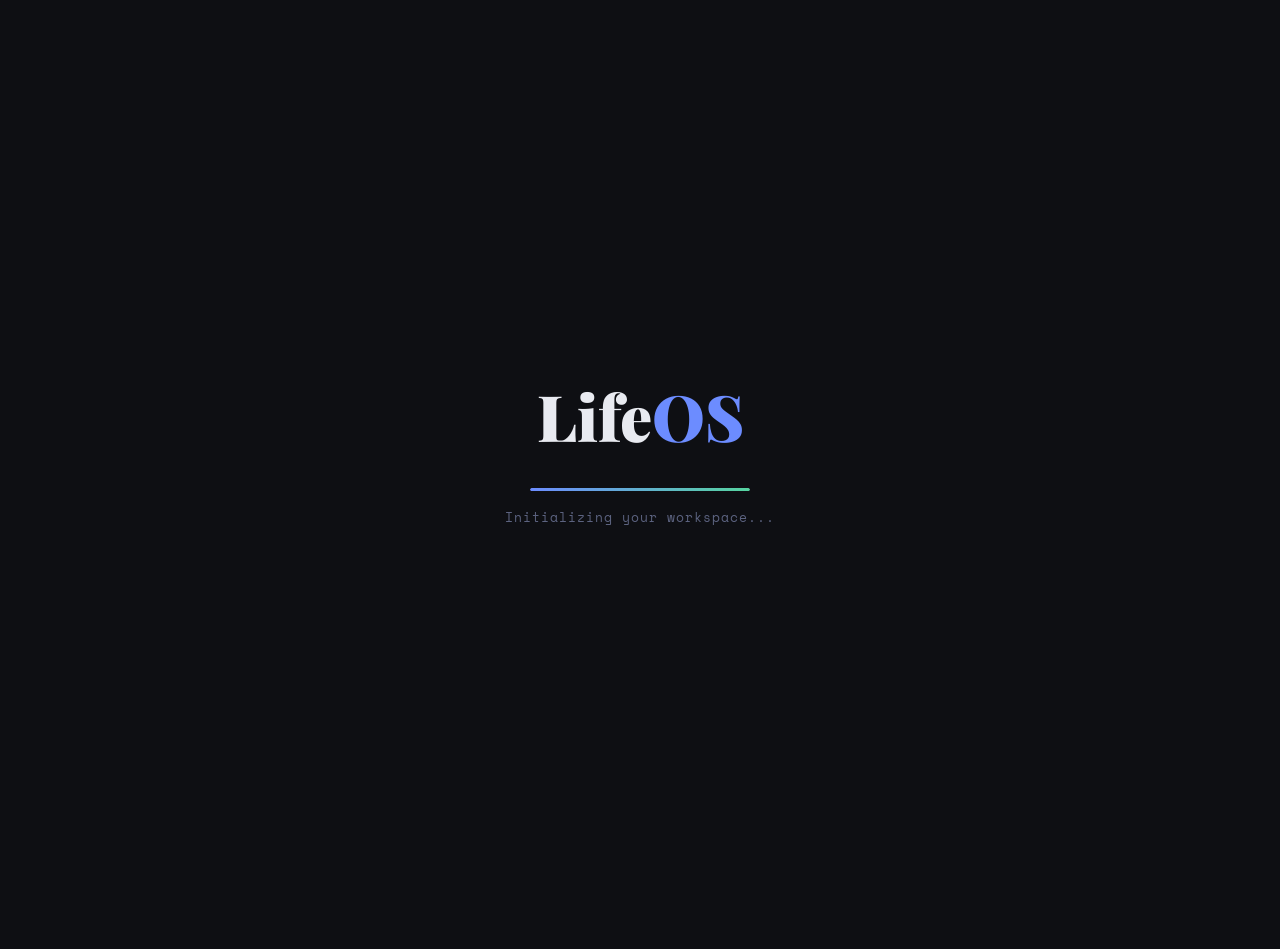
==== index.html @ 1a5ea055 "first commit" ====
<!DOCTYPE html>
<html lang="en">
<head>
  <meta charset="UTF-8" />
  <meta name="viewport" content="width=device-width, initial-scale=1.0" />
  <title>LifeOS — Personal Intelligence Dashboard</title>
  <link rel="preconnect" href="https://fonts.googleapis.com" />
  <link rel="preconnect" href="https://fonts.gstatic.com" crossorigin />
  <link href="https://fonts.googleapis.com/css2?family=Space+Mono:wght@400;700&family=DM+Sans:wght@300;400;500;600;700&family=Playfair+Display:wght@700;900&display=swap" rel="stylesheet" />
  <link rel="stylesheet" href="style.css" />
</head>
<body>

  <!-- CUSTOM CURSOR -->
  <div class="cursor-dot"></div>
  <div class="cursor-ring"></div>

  <!-- LOADER -->
  <div id="loader">
    <div class="loader-inner">
      <div class="loader-logo">
        <span class="lo">Life</span><span class="os">OS</span>
      </div>
      <div class="loader-bar"><div class="loader-progress"></div></div>
      <p class="loader-text">Initializing your workspace...</p>
    </div>
  </div>

  <!-- SIDEBAR NAV -->
  <aside class="sidebar" id="sidebar">
    <div class="sidebar-brand">
      <div class="brand-icon">L</div>
      <span class="brand-name">LifeOS</span>
    </div>
    <nav class="sidebar-nav">
      <a href="#home" class="nav-item active" data-page="home">
        <span class="nav-icon">⌂</span>
        <span class="nav-label">Dashboard</span>
      </a>
      <a href="#todo" class="nav-item" data-page="todo">
        <span class="nav-icon">✓</span>
        <span class="nav-label">Tasks</span>
      </a>
      <a href="#habits" class="nav-item" data-page="habits">
        <span class="nav-icon">◈</span>
        <span class="nav-label">Habits</span>
      </a>
      <a href="#focus" class="nav-item" data-page="focus">
        <span class="nav-icon">◎</span>
        <span class="nav-label">Focus</span>
      </a>
      <a href="#notes" class="nav-item" data-page="notes">
        <span class="nav-icon">◻</span>
        <span class="nav-label">Notes</span>
      </a>
      <a href="#analytics" class="nav-item" data-page="analytics">
        <span class="nav-icon">▲</span>
        <span class="nav-label">Analytics</span>
      </a>
    </nav>
    <div class="sidebar-bottom">
      <div class="theme-toggle" id="themeToggle">
        <span class="theme-icon">◑</span>
        <span>Theme</span>
      </div>
    </div>
  </aside>

  <!-- MAIN WRAPPER -->
  <main class="main-content">

    <!-- ─────────────────────────────────────────
         PAGE 1: DASHBOARD / HOME
    ───────────────────────────────────────── -->
    <section class="page active" id="page-home">

      <!-- Hero Header -->
      <div class="hero-header">
        <div class="hero-left">
          <p class="hero-greeting" id="greeting">Good Morning</p>
          <h1 class="hero-title">
            <span class="title-line" id="heroDay">Loading...</span>
          </h1>
          <div class="hero-date" id="heroDate">—</div>
        </div>
        <div class="hero-right">
          <div class="clock-display" id="clockDisplay">00:00:00</div>
        </div>
      </div>

      <!-- Stats Row -->
      <div class="stats-row">
        <div class="stat-card glass" id="statTasks">
          <div class="stat-num" id="statTaskNum">0</div>
          <div class="stat-label">Tasks Today</div>
          <div class="stat-bar"><div class="stat-fill" id="statTaskFill"></div></div>
        </div>
        <div class="stat-card glass" id="statHabits">
          <div class="stat-num" id="statHabitNum">0%</div>
          <div class="stat-label">Habit Score</div>
          <div class="stat-bar"><div class="stat-fill accent2" id="statHabitFill"></div></div>
        </div>
        <div class="stat-card glass" id="statFocus">
          <div class="stat-num" id="statFocusNum">0</div>
          <div class="stat-label">Focus Sessions</div>
          <div class="stat-bar"><div class="stat-fill accent3" id="statFocusFill"></div></div>
        </div>
        <div class="stat-card glass" id="statNotes">
          <div class="stat-num" id="statNoteNum">0</div>
          <div class="stat-label">Notes Written</div>
          <div class="stat-bar"><div class="stat-fill accent4" id="statNoteFill"></div></div>
        </div>
      </div>

      <!-- Bottom Cards -->
      <div class="dashboard-grid">

        <!-- Quick Tasks -->
        <div class="d-card glass span2">
          <div class="card-header">
            <h3>Today's Tasks</h3>
            <button class="card-btn" onclick="goToPage('todo')">View All →</button>
          </div>
          <div class="quick-task-list" id="quickTaskList">
            <div class="empty-state">No tasks yet. Add some!</div>
          </div>
        </div>

        <!-- Quote -->
        <div class="d-card glass quote-card">
          <div class="quote-label">✦ Thought for the Day</div>
          <div class="quote-text" id="dashQuote">"The secret of getting ahead is getting started."</div>
          <div class="quote-author" id="dashAuthor">— Mark Twain</div>
          <button class="refresh-btn" id="refreshQuote">↻ New Quote</button>
        </div>

        <!-- Habit Snapshot -->
        <div class="d-card glass">
          <div class="card-header">
            <h3>Habit Streak</h3>
            <button class="card-btn" onclick="goToPage('habits')">Track →</button>
          </div>
          <div class="habit-snapshot" id="habitSnapshot">
            <div class="empty-state">No habits yet.</div>
          </div>
        </div>

        <!-- Weather Widget -->
        <div class="d-card glass weather-card">
          <div class="weather-icon" id="weatherIcon">☁</div>
          <div class="weather-info">
            <div class="weather-temp" id="weatherTemp">—°C</div>
            <div class="weather-city" id="weatherCity">Detecting location...</div>
            <div class="weather-cond" id="weatherCond">—</div>
          </div>
          <div class="weather-details">
            <span id="wHumidity">Humidity: —</span>
            <span id="wWind">Wind: —</span>
          </div>
        </div>

      </div>
    </section>

    <!-- ─────────────────────────────────────────
         PAGE 2: TASKS / TO-DO
    ───────────────────────────────────────── -->
    <section class="page" id="page-todo">
      <div class="page-header">
        <h1 class="page-title">Task Manager</h1>
        <p class="page-sub">Organize, prioritize, conquer.</p>
      </div>

      <div class="todo-layout">
        <!-- Add Task Panel -->
        <div class="panel glass add-panel">
          <h3 class="panel-title">New Task</h3>
          <input type="text" class="field-input" id="taskTitle" placeholder="Task title..." />
          <textarea class="field-textarea" id="taskDesc" placeholder="Description (optional)..."></textarea>
          <div class="field-row">
            <label class="field-label">Priority</label>
            <div class="priority-btns">
              <button class="pri-btn active" data-p="low">Low</button>
              <button class="pri-btn" data-p="medium">Medium</button>
              <button class="pri-btn" data-p="high">High</button>
            </div>
          </div>
          <div class="field-row">
            <label class="field-label">Category</label>
            <select class="field-select" id="taskCat">
              <option value="personal">Personal</option>
              <option value="study">Study</option>
              <option value="work">Work</option>
              <option value="health">Health</option>
            </select>
          </div>
          <button class="primary-btn" id="addTaskBtn">+ Add Task</button>
        </div>

        <!-- Task List Panel -->
        <div class="panel task-list-panel">
          <div class="filter-bar">
            <button class="filter-btn active" data-filter="all">All</button>
            <button class="filter-btn" data-filter="high">🔴 High</button>
            <button class="filter-btn" data-filter="medium">🟡 Medium</button>
            <button class="filter-btn" data-filter="low">🟢 Low</button>
            <button class="filter-btn" data-filter="done">✓ Done</button>
          </div>
          <div class="task-list" id="taskList">
            <div class="empty-state big">No tasks yet. Create your first task!</div>
          </div>
        </div>
      </div>
    </section>

    <!-- ─────────────────────────────────────────
         PAGE 3: HABIT TRACKER
    ───────────────────────────────────────── -->
    <section class="page" id="page-habits">
      <div class="page-header">
        <h1 class="page-title">Habit Tracker</h1>
        <p class="page-sub">Build consistency, one day at a time.</p>
      </div>

      <div class="habits-layout">
        <!-- Add Habit -->
        <div class="panel glass add-panel">
          <h3 class="panel-title">New Habit</h3>
          <input type="text" class="field-input" id="habitName" placeholder="Habit name..." />
          <div class="field-row">
            <label class="field-label">Icon</label>
            <div class="emoji-picker">
              <span class="ep active" data-e="💧">💧</span>
              <span class="ep" data-e="📚">📚</span>
              <span class="ep" data-e="🏃">🏃</span>
              <span class="ep" data-e="🧘">🧘</span>
              <span class="ep" data-e="✍️">✍️</span>
              <span class="ep" data-e="🌙">🌙</span>
              <span class="ep" data-e="🥗">🥗</span>
              <span class="ep" data-e="💪">💪</span>
            </div>
          </div>
          <div class="field-row">
            <label class="field-label">Target (days/week)</label>
            <input type="number" class="field-input small" id="habitTarget" value="7" min="1" max="7" />
          </div>
          <button class="primary-btn" id="addHabitBtn">+ Add Habit</button>
        </div>

        <!-- Habit Grid -->
        <div class="panel habit-grid-panel">
          <div class="week-labels">
            <span></span>
            <span>Mon</span><span>Tue</span><span>Wed</span>
            <span>Thu</span><span>Fri</span><span>Sat</span><span>Sun</span>
          </div>
          <div class="habits-list" id="habitsList">
            <div class="empty-state big">No habits yet. Start tracking!</div>
          </div>
          <div class="habit-legend">
            <span class="legend-dot done"></span> Completed
            <span class="legend-dot missed"></span> Missed
            <span class="legend-dot empty"></span> Upcoming
          </div>
        </div>
      </div>
    </section>

    <!-- ─────────────────────────────────────────
         PAGE 4: FOCUS TIMER
    ───────────────────────────────────────── -->
    <section class="page" id="page-focus">
      <div class="page-header">
        <h1 class="page-title">Focus Mode</h1>
        <p class="page-sub">Deep work sessions with the Pomodoro technique.</p>
      </div>

      <div class="focus-layout">
        <!-- Timer -->
        <div class="focus-center">
          <div class="timer-ring-wrap">
            <svg class="timer-svg" viewBox="0 0 300 300" xmlns="http://www.w3.org/2000/svg">
              <circle class="ring-bg" cx="150" cy="150" r="130"/>
              <circle class="ring-progress" id="timerRing" cx="150" cy="150" r="130"
                stroke-dasharray="816.81" stroke-dashoffset="0"/>
            </svg>
            <div class="timer-inner">
              <div class="timer-phase" id="focusPhase">Work Session</div>
              <div class="timer-display" id="focusDisplay">25:00</div>
              <div class="timer-session-count">Session <span id="sessionCount">1</span></div>
            </div>
          </div>
          <div class="timer-controls">
            <button class="t-btn" id="focusStart">▶ Start</button>
            <button class="t-btn secondary" id="focusPause">⏸ Pause</button>
            <button class="t-btn secondary" id="focusReset">↺ Reset</button>
          </div>
          <div class="mode-selector">
            <button class="mode-btn active" data-work="25" data-break="5">Pomodoro 25/5</button>
            <button class="mode-btn" data-work="50" data-break="10">Deep Work 50/10</button>
            <button class="mode-btn" data-work="90" data-break="20">Flow State 90/20</button>
          </div>
        </div>

        <!-- Log & Settings -->
        <div class="focus-side">
          <div class="glass panel">
            <h3 class="panel-title">Today's Log</h3>
            <div class="focus-log" id="focusLog">
              <div class="empty-state">No sessions yet.</div>
            </div>
          </div>
          <div class="glass panel">
            <h3 class="panel-title">Ambient Sound</h3>
            <div class="sound-options">
              <button class="sound-btn active" data-sound="none">🔇 Silent</button>
              <button class="sound-btn" data-sound="rain">🌧 Rain</button>
              <button class="sound-btn" data-sound="forest">🌲 Forest</button>
              <button class="sound-btn" data-sound="cafe">☕ Café</button>
            </div>
            <p class="sound-note">* Ambient sounds are simulated via visual feedback in this demo.</p>
          </div>
        </div>
      </div>
    </section>

    <!-- ─────────────────────────────────────────
         PAGE 5: NOTES
    ───────────────────────────────────────── -->
    <section class="page" id="page-notes">
      <div class="page-header">
        <h1 class="page-title">Smart Notes</h1>
        <p class="page-sub">Capture ideas with mood and context tags.</p>
      </div>

      <div class="notes-layout">
        <!-- Add Note -->
        <div class="panel glass add-panel">
          <h3 class="panel-title">New Note</h3>
          <input type="text" class="field-input" id="noteTitle" placeholder="Title..." />
          <textarea class="field-textarea tall" id="noteBody" placeholder="Write your thoughts..."></textarea>
          <div class="field-row">
            <label class="field-label">Mood</label>
            <div class="mood-row">
              <span class="mood-btn active" data-mood="focused" title="Focused">🎯</span>
              <span class="mood-btn" data-mood="happy" title="Happy">😊</span>
              <span class="mood-btn" data-mood="creative" title="Creative">💡</span>
              <span class="mood-btn" data-mood="stressed" title="Stressed">😤</span>
              <span class="mood-btn" data-mood="calm" title="Calm">🌿</span>
            </div>
          </div>
          <div class="field-row">
            <label class="field-label">Tag</label>
            <input type="text" class="field-input" id="noteTag" placeholder="#ideas, #study..." />
          </div>
          <button class="primary-btn" id="addNoteBtn">+ Save Note</button>
        </div>

        <!-- Notes Grid -->
        <div class="notes-grid-wrap">
          <div class="notes-search-bar">
            <input type="text" class="search-input" id="noteSearch" placeholder="Search notes..." />
          </div>
          <div class="notes-grid" id="notesGrid">
            <div class="empty-state big">No notes yet. Start writing!</div>
          </div>
        </div>
      </div>
    </section>

    <!-- ─────────────────────────────────────────
         PAGE 6: ANALYTICS
    ───────────────────────────────────────── -->
    <section class="page" id="page-analytics">
      <div class="page-header">
        <h1 class="page-title">Analytics</h1>
        <p class="page-sub">Insights into your productivity patterns.</p>
      </div>

      <div class="analytics-layout">
        <!-- Summary Cards -->
        <div class="analytics-row">
          <div class="glass a-card">
            <div class="a-icon">✓</div>
            <div class="a-val" id="aTotalTasks">0</div>
            <div class="a-lbl">Total Tasks Created</div>
          </div>
          <div class="glass a-card">
            <div class="a-icon">◎</div>
            <div class="a-val" id="aTotalSessions">0</div>
            <div class="a-lbl">Focus Sessions Done</div>
          </div>
          <div class="glass a-card">
            <div class="a-icon">◻</div>
            <div class="a-val" id="aTotalNotes">0</div>
            <div class="a-lbl">Notes Captured</div>
          </div>
          <div class="glass a-card">
            <div class="a-icon">◈</div>
            <div class="a-val" id="aHabitScore">0%</div>
            <div class="a-lbl">Habit Completion</div>
          </div>
        </div>

        <!-- Bar Chart — Tasks by Category -->
        <div class="glass analytics-chart-card">
          <h3>Tasks by Category</h3>
          <div class="bar-chart" id="barChart"></div>
        </div>

        <!-- Productivity Timeline -->
        <div class="glass analytics-chart-card">
          <h3>Weekly Productivity Score</h3>
          <div class="line-chart-wrap">
            <canvas id="lineCanvas" width="700" height="200"></canvas>
          </div>
        </div>

        <!-- Habit Heatmap -->
        <div class="glass analytics-chart-card span2">
          <h3>30-Day Habit Heatmap</h3>
          <div class="heatmap" id="heatmap"></div>
        </div>

      </div>
    </section>

  </main>

  <script src="script.js"></script>
</body>
</html>
---- style.css ----
/* ============================================================
   LIFEOS — PERSONAL INTELLIGENCE DASHBOARD
   Style Sheet
   ============================================================ */

/* ── Variables ── */
:root {
  --bg:       #0e0f13;
  --bg2:      #13151c;
  --surface:  #1a1d27;
  --surface2: #22263a;
  --border:   rgba(255,255,255,0.07);
  --border2:  rgba(255,255,255,0.12);

  --text:     #e8eaf0;
  --text2:    #9a9fb5;
  --text3:    #5c6380;

  --accent:   #6c8cff;
  --accent2:  #56d4a0;
  --accent3:  #f5a524;
  --accent4:  #e86aba;

  --high:     #ff6b6b;
  --medium:   #f5a524;
  --low:      #56d4a0;

  --sidebar-w: 220px;
  --radius:   14px;
  --radius-sm: 8px;

  --font-body: 'DM Sans', sans-serif;
  --font-mono: 'Space Mono', monospace;
  --font-display: 'Playfair Display', serif;

  --transition: 0.3s cubic-bezier(0.4,0,0.2,1);
}

/* Light Theme */
body.light {
  --bg:       #f0f2f8;
  --bg2:      #e5e8f0;
  --surface:  #ffffff;
  --surface2: #eceef6;
  --border:   rgba(0,0,0,0.07);
  --border2:  rgba(0,0,0,0.12);
  --text:     #181b2a;
  --text2:    #4a5070;
  --text3:    #9099b5;
}

/* ── Reset ── */
*, *::before, *::after {
  margin: 0; padding: 0;
  box-sizing: border-box;
}

html { scroll-behavior: smooth; }

body {
  font-family: var(--font-body);
  background: var(--bg);
  color: var(--text);
  min-height: 100vh;
  overflow-x: hidden;
  cursor: none;
}

/* ── Custom Cursor ── */
.cursor-dot {
  width: 6px; height: 6px;
  background: var(--accent);
  border-radius: 50%;
  position: fixed;
  pointer-events: none;
  z-index: 9999;
  transform: translate(-50%,-50%);
  transition: transform 0.1s ease;
}
.cursor-ring {
  width: 30px; height: 30px;
  border: 1.5px solid var(--accent);
  border-radius: 50%;
  position: fixed;
  pointer-events: none;
  z-index: 9998;
  transform: translate(-50%,-50%);
  transition: transform 0.12s ease, width 0.2s, height 0.2s, opacity 0.2s;
  opacity: 0.5;
}
body:has(button:hover) .cursor-ring,
body:has(a:hover) .cursor-ring { width: 45px; height: 45px; opacity: 0.9; }

/* ── Loader ── */
#loader {
  position: fixed;
  inset: 0;
  background: var(--bg);
  z-index: 9999;
  display: flex;
  align-items: center;
  justify-content: center;
  flex-direction: column;
  transition: opacity 0.6s ease, visibility 0.6s;
}
#loader.done { opacity: 0; visibility: hidden; }

.loader-inner { text-align: center; }

.loader-logo {
  font-family: var(--font-display);
  font-size: 64px;
  font-weight: 900;
  margin-bottom: 30px;
  animation: pulse 1.5s ease-in-out infinite;
}
.loader-logo .lo { color: var(--text); }
.loader-logo .os { color: var(--accent); }

.loader-bar {
  width: 220px;
  height: 3px;
  background: var(--surface2);
  border-radius: 10px;
  margin: 0 auto 16px;
  overflow: hidden;
}
.loader-progress {
  height: 100%;
  background: linear-gradient(90deg, var(--accent), var(--accent2));
  border-radius: 10px;
  width: 0%;
  animation: loadBar 1.8s ease forwards;
}
.loader-text {
  color: var(--text3);
  font-size: 13px;
  font-family: var(--font-mono);
  letter-spacing: 1px;
}

@keyframes loadBar { to { width: 100%; } }
@keyframes pulse {
  0%,100% { opacity: 1; transform: scale(1); }
  50% { opacity: 0.7; transform: scale(0.97); }
}

/* ── Sidebar ── */
.sidebar {
  position: fixed;
  left: 0; top: 0;
  width: var(--sidebar-w);
  height: 100vh;
  background: var(--bg2);
  border-right: 1px solid var(--border);
  display: flex;
  flex-direction: column;
  z-index: 100;
  padding: 28px 0;
  transform: translateX(-100%);
  transition: transform 0.5s cubic-bezier(0.4,0,0.2,1);
}
.sidebar.visible { transform: translateX(0); }

.sidebar-brand {
  display: flex;
  align-items: center;
  gap: 12px;
  padding: 0 24px;
  margin-bottom: 40px;
}
.brand-icon {
  width: 36px; height: 36px;
  background: var(--accent);
  border-radius: 10px;
  display: flex;
  align-items: center;
  justify-content: center;
  font-family: var(--font-display);
  font-weight: 900;
  font-size: 18px;
  color: white;
  flex-shrink: 0;
}
.brand-name {
  font-family: var(--font-display);
  font-weight: 700;
  font-size: 20px;
  color: var(--text);
}

.sidebar-nav {
  display: flex;
  flex-direction: column;
  gap: 4px;
  padding: 0 12px;
  flex: 1;
}
.nav-item {
  display: flex;
  align-items: center;
  gap: 12px;
  padding: 12px 16px;
  border-radius: var(--radius-sm);
  text-decoration: none;
  color: var(--text2);
  font-size: 14px;
  font-weight: 500;
  transition: all var(--transition);
  position: relative;
  overflow: hidden;
}
.nav-item::before {
  content: '';
  position: absolute;
  left: 0; top: 0; bottom: 0;
  width: 3px;
  background: var(--accent);
  transform: scaleY(0);
  transition: transform var(--transition);
  border-radius: 0 2px 2px 0;
}
.nav-item:hover { color: var(--text); background: var(--surface); }
.nav-item.active {
  color: var(--accent);
  background: rgba(108,140,255,0.1);
}
.nav-item.active::before { transform: scaleY(1); }
.nav-icon { font-size: 18px; width: 20px; text-align: center; }

.sidebar-bottom {
  padding: 0 12px;
}
.theme-toggle {
  display: flex;
  align-items: center;
  gap: 10px;
  padding: 12px 16px;
  border-radius: var(--radius-sm);
  color: var(--text2);
  font-size: 14px;
  font-weight: 500;
  cursor: pointer;
  transition: all var(--transition);
}
.theme-toggle:hover { color: var(--text); background: var(--surface); }
.theme-icon { font-size: 18px; }

/* ── Main Content ── */
.main-content {
  margin-left: var(--sidebar-w);
  min-height: 100vh;
  padding: 40px 44px;
  transform: translateX(-30px);
  opacity: 0;
  transition: transform 0.6s 0.3s cubic-bezier(0.4,0,0.2,1), opacity 0.6s 0.3s;
}
.main-content.visible { transform: translateX(0); opacity: 1; }

/* ── Pages ── */
.page { display: none; animation: pageIn 0.4s ease; }
.page.active { display: block; }

@keyframes pageIn {
  from { opacity: 0; transform: translateY(18px); }
  to   { opacity: 1; transform: translateY(0); }
}

/* ── Glass Card ── */
.glass {
  background: var(--surface);
  border: 1px solid var(--border);
  border-radius: var(--radius);
  backdrop-filter: blur(10px);
}

/* ── Page Header ── */
.page-header { margin-bottom: 36px; }
.page-title {
  font-family: var(--font-display);
  font-size: 48px;
  font-weight: 900;
  color: var(--text);
  line-height: 1;
  margin-bottom: 8px;
}
.page-sub { color: var(--text2); font-size: 15px; }

/* ═══════════════════════════════
   HOME / DASHBOARD
═══════════════════════════════ */
.hero-header {
  display: flex;
  justify-content: space-between;
  align-items: flex-start;
  margin-bottom: 36px;
  padding-bottom: 36px;
  border-bottom: 1px solid var(--border);
}
.hero-greeting {
  font-size: 13px;
  text-transform: uppercase;
  letter-spacing: 3px;
  color: var(--accent);
  font-family: var(--font-mono);
  margin-bottom: 8px;
}
.hero-title {
  font-family: var(--font-display);
  font-size: 52px;
  font-weight: 900;
  color: var(--text);
  line-height: 1;
  margin-bottom: 8px;
}
.hero-date {
  font-family: var(--font-mono);
  font-size: 13px;
  color: var(--text3);
}
.clock-display {
  font-family: var(--font-mono);
  font-size: 54px;
  font-weight: 700;
  color: var(--text);
  letter-spacing: 2px;
  text-align: right;
  position: relative;
}
.clock-display::after {
  content: '';
  display: block;
  width: 100%;
  height: 2px;
  background: linear-gradient(90deg, transparent, var(--accent));
  margin-top: 8px;
  opacity: 0.4;
}

/* Stats */
.stats-row {
  display: grid;
  grid-template-columns: repeat(4, 1fr);
  gap: 20px;
  margin-bottom: 28px;
}
.stat-card {
  padding: 24px;
  position: relative;
  overflow: hidden;
  transition: transform 0.25s ease, box-shadow 0.25s ease;
}
.stat-card:hover { transform: translateY(-3px); box-shadow: 0 12px 40px rgba(0,0,0,0.3); }
.stat-num {
  font-family: var(--font-mono);
  font-size: 36px;
  font-weight: 700;
  color: var(--text);
  margin-bottom: 4px;
}
.stat-label { font-size: 12px; color: var(--text3); text-transform: uppercase; letter-spacing: 1.5px; margin-bottom: 16px; }
.stat-bar {
  height: 3px;
  background: var(--surface2);
  border-radius: 10px;
  overflow: hidden;
}
.stat-fill {
  height: 100%;
  background: var(--accent);
  border-radius: 10px;
  width: 0%;
  transition: width 1.2s cubic-bezier(0.4,0,0.2,1);
}
.stat-fill.accent2 { background: var(--accent2); }
.stat-fill.accent3 { background: var(--accent3); }
.stat-fill.accent4 { background: var(--accent4); }

/* Dashboard Grid */
.dashboard-grid {
  display: grid;
  grid-template-columns: 1fr 1fr 1fr;
  grid-template-rows: auto auto;
  gap: 20px;
}
.d-card {
  padding: 28px;
  transition: transform 0.25s ease;
}
.d-card:hover { transform: translateY(-2px); }
.d-card.span2 { grid-column: span 2; }

.card-header {
  display: flex;
  align-items: center;
  justify-content: space-between;
  margin-bottom: 20px;
}
.card-header h3 {
  font-size: 15px;
  font-weight: 600;
  color: var(--text);
  text-transform: uppercase;
  letter-spacing: 1.5px;
}
.card-btn {
  background: none;
  border: none;
  color: var(--accent);
  font-size: 13px;
  cursor: pointer;
  font-family: var(--font-body);
  transition: opacity 0.2s;
}
.card-btn:hover { opacity: 0.7; }

/* Quick tasks */
.quick-task-list { display: flex; flex-direction: column; gap: 8px; }
.quick-task {
  display: flex;
  align-items: center;
  gap: 10px;
  padding: 10px 14px;
  background: var(--surface2);
  border-radius: var(--radius-sm);
  font-size: 14px;
  color: var(--text2);
  animation: slideIn 0.3s ease;
}
.qt-dot {
  width: 8px; height: 8px;
  border-radius: 50%;
  flex-shrink: 0;
}
.qt-dot.high { background: var(--high); }
.qt-dot.medium { background: var(--medium); }
.qt-dot.low { background: var(--low); }

/* Quote Card */
.quote-card { display: flex; flex-direction: column; gap: 12px; }
.quote-label {
  font-family: var(--font-mono);
  font-size: 11px;
  text-transform: uppercase;
  letter-spacing: 2px;
  color: var(--accent2);
}
.quote-text {
  font-family: var(--font-display);
  font-size: 20px;
  font-weight: 700;
  color: var(--text);
  line-height: 1.4;
  flex: 1;
}
.quote-author {
  font-size: 13px;
  color: var(--text3);
  font-style: italic;
}
.refresh-btn {
  background: none;
  border: 1px solid var(--border2);
  color: var(--text2);
  font-size: 13px;
  padding: 8px 14px;
  border-radius: 6px;
  cursor: pointer;
  transition: all 0.2s;
  font-family: var(--font-body);
  align-self: flex-start;
}
.refresh-btn:hover { border-color: var(--accent); color: var(--accent); }

/* Habit Snapshot */
.habit-snapshot { display: flex; flex-direction: column; gap: 10px; }
.snap-habit {
  display: flex;
  align-items: center;
  justify-content: space-between;
  font-size: 14px;
}
.snap-name { color: var(--text2); display: flex; align-items: center; gap: 8px; }
.snap-dots { display: flex; gap: 4px; }
.snap-dot {
  width: 10px; height: 10px; border-radius: 3px;
  background: var(--surface2);
}
.snap-dot.done { background: var(--accent2); }

/* Weather Card */
.weather-card { display: flex; flex-direction: column; justify-content: space-between; }
.weather-icon { font-size: 52px; margin-bottom: 8px; }
.weather-temp {
  font-family: var(--font-mono);
  font-size: 36px;
  font-weight: 700;
  color: var(--text);
}
.weather-city {
  font-size: 14px;
  color: var(--accent);
  margin: 4px 0;
}
.weather-cond { font-size: 13px; color: var(--text3); }
.weather-details {
  display: flex;
  flex-direction: column;
  gap: 4px;
  margin-top: 12px;
  font-size: 12px;
  color: var(--text3);
  font-family: var(--font-mono);
}

/* ═══════════════════════════════
   TASKS
═══════════════════════════════ */
.todo-layout {
  display: grid;
  grid-template-columns: 320px 1fr;
  gap: 24px;
  height: calc(100vh - 220px);
}

/* Task list */
.task-list-panel { display: flex; flex-direction: column; gap: 14px; }

.filter-bar { display: flex; gap: 8px; flex-wrap: wrap; }
.filter-btn {
  padding: 8px 18px;
  background: var(--surface);
  border: 1px solid var(--border);
  border-radius: 50px;
  font-size: 13px;
  color: var(--text2);
  cursor: pointer;
  transition: all 0.2s;
  font-family: var(--font-body);
}
.filter-btn:hover, .filter-btn.active {
  background: var(--accent);
  border-color: var(--accent);
  color: white;
}

.task-list {
  flex: 1;
  overflow-y: auto;
  display: flex;
  flex-direction: column;
  gap: 12px;
  padding-right: 4px;
}

/* Scrollbar */
::-webkit-scrollbar { width: 4px; }
::-webkit-scrollbar-track { background: transparent; }
::-webkit-scrollbar-thumb { background: var(--surface2); border-radius: 10px; }

.task-item {
  background: var(--surface);
  border: 1px solid var(--border);
  border-radius: var(--radius);
  padding: 18px 20px;
  display: flex;
  gap: 14px;
  align-items: flex-start;
  transition: all 0.2s;
  animation: slideIn 0.3s ease;
  position: relative;
  overflow: hidden;
}
.task-item::before {
  content: '';
  position: absolute;
  left: 0; top: 0; bottom: 0;
  width: 4px;
}
.task-item.high::before { background: var(--high); }
.task-item.medium::before { background: var(--medium); }
.task-item.low::before { background: var(--low); }
.task-item.done { opacity: 0.5; }
.task-item.done .task-item-title { text-decoration: line-through; }
.task-item:hover { transform: translateX(4px); }

.task-check {
  width: 20px; height: 20px;
  border: 2px solid var(--border2);
  border-radius: 6px;
  flex-shrink: 0;
  cursor: pointer;
  display: flex;
  align-items: center;
  justify-content: center;
  transition: all 0.2s;
  margin-top: 2px;
}
.task-check.checked { background: var(--accent2); border-color: var(--accent2); color: white; }
.task-check.checked::after { content: '✓'; font-size: 12px; }

.task-item-body { flex: 1; }
.task-item-title { font-size: 15px; font-weight: 500; color: var(--text); margin-bottom: 4px; }
.task-item-desc { font-size: 13px; color: var(--text3); margin-bottom: 8px; }
.task-meta { display: flex; gap: 8px; align-items: center; }
.task-badge {
  padding: 2px 10px;
  border-radius: 50px;
  font-size: 11px;
  font-weight: 600;
  text-transform: uppercase;
  letter-spacing: 0.5px;
}
.task-badge.high { background: rgba(255,107,107,0.15); color: var(--high); }
.task-badge.medium { background: rgba(245,165,36,0.15); color: var(--medium); }
.task-badge.low { background: rgba(86,212,160,0.15); color: var(--low); }
.task-cat {
  font-size: 11px;
  color: var(--text3);
  font-family: var(--font-mono);
}

.task-del {
  background: none;
  border: none;
  color: var(--text3);
  cursor: pointer;
  font-size: 16px;
  padding: 4px;
  transition: color 0.2s;
  align-self: center;
}
.task-del:hover { color: var(--high); }

/* ═══════════════════════════════
   HABITS
═══════════════════════════════ */
.habits-layout {
  display: grid;
  grid-template-columns: 280px 1fr;
  gap: 24px;
}
.habit-grid-panel { display: flex; flex-direction: column; gap: 16px; }

.week-labels {
  display: grid;
  grid-template-columns: 180px repeat(7, 1fr);
  gap: 6px;
  padding: 0 4px;
}
.week-labels span {
  font-size: 12px;
  color: var(--text3);
  text-align: center;
  font-family: var(--font-mono);
}

.habits-list { display: flex; flex-direction: column; gap: 10px; }
.habit-row {
  display: grid;
  grid-template-columns: 180px repeat(7, 1fr);
  gap: 6px;
  align-items: center;
  animation: slideIn 0.3s ease;
}
.habit-name {
  font-size: 14px;
  color: var(--text2);
  display: flex;
  align-items: center;
  gap: 8px;
  overflow: hidden;
  text-overflow: ellipsis;
  white-space: nowrap;
}
.habit-cell {
  aspect-ratio: 1;
  border-radius: 6px;
  background: var(--surface2);
  cursor: pointer;
  transition: all 0.2s;
  display: flex;
  align-items: center;
  justify-content: center;
  border: 1px solid var(--border);
  font-size: 11px;
}
.habit-cell:hover { border-color: var(--accent2); }
.habit-cell.done { background: var(--accent2); border-color: var(--accent2); }
.habit-cell.today { border-color: var(--accent); }

.habit-del-btn {
  background: none; border: none;
  color: var(--text3); cursor: pointer;
  font-size: 14px; margin-left: 4px;
  transition: color 0.2s;
}
.habit-del-btn:hover { color: var(--high); }

.habit-legend {
  display: flex;
  gap: 20px;
  align-items: center;
  font-size: 13px;
  color: var(--text3);
  margin-top: 10px;
}
.legend-dot {
  width: 12px; height: 12px;
  border-radius: 3px;
  display: inline-block;
  margin-right: 6px;
}
.legend-dot.done { background: var(--accent2); }
.legend-dot.missed { background: var(--surface2); border: 1px solid var(--border2); }
.legend-dot.empty { background: var(--surface); border: 1px dashed var(--border2); }

/* ═══════════════════════════════
   FOCUS TIMER
═══════════════════════════════ */
.focus-layout {
  display: grid;
  grid-template-columns: 1fr 340px;
  gap: 30px;
}
.focus-center { display: flex; flex-direction: column; align-items: center; gap: 28px; }

.timer-ring-wrap {
  position: relative;
  width: 300px; height: 300px;
}
.timer-svg { width: 100%; height: 100%; transform: rotate(-90deg); }

.ring-bg {
  fill: none;
  stroke: var(--surface2);
  stroke-width: 10;
}
.ring-progress {
  fill: none;
  stroke: url(#timerGrad);
  stroke: var(--accent);
  stroke-width: 10;
  stroke-linecap: round;
  transition: stroke-dashoffset 1s linear, stroke 0.5s;
}

.timer-inner {
  position: absolute;
  inset: 0;
  display: flex;
  flex-direction: column;
  align-items: center;
  justify-content: center;
  gap: 4px;
}
.timer-phase {
  font-size: 12px;
  text-transform: uppercase;
  letter-spacing: 3px;
  color: var(--accent);
  font-family: var(--font-mono);
}
.timer-display {
  font-family: var(--font-mono);
  font-size: 52px;
  font-weight: 700;
  color: var(--text);
}
.timer-session-count { font-size: 12px; color: var(--text3); font-family: var(--font-mono); }

.timer-controls { display: flex; gap: 12px; }
.t-btn {
  padding: 12px 28px;
  border-radius: var(--radius-sm);
  border: none;
  font-size: 15px;
  font-weight: 600;
  cursor: pointer;
  font-family: var(--font-body);
  background: var(--accent);
  color: white;
  transition: all 0.2s;
}
.t-btn:hover { opacity: 0.85; transform: translateY(-1px); }
.t-btn.secondary {
  background: var(--surface);
  border: 1px solid var(--border2);
  color: var(--text2);
}
.t-btn.secondary:hover { border-color: var(--accent); color: var(--accent); }

.mode-selector { display: flex; gap: 10px; }
.mode-btn {
  padding: 8px 16px;
  border-radius: 50px;
  background: var(--surface);
  border: 1px solid var(--border);
  font-size: 13px;
  color: var(--text2);
  cursor: pointer;
  transition: all 0.2s;
  font-family: var(--font-body);
}
.mode-btn.active, .mode-btn:hover { background: var(--accent); border-color: var(--accent); color: white; }

.focus-side { display: flex; flex-direction: column; gap: 20px; }

.focus-log { display: flex; flex-direction: column; gap: 8px; max-height: 220px; overflow-y: auto; }
.log-item {
  display: flex;
  align-items: center;
  gap: 10px;
  font-size: 13px;
  color: var(--text2);
  padding: 8px 0;
  border-bottom: 1px solid var(--border);
}
.log-icon { font-size: 16px; }

.sound-options { display: grid; grid-template-columns: 1fr 1fr; gap: 8px; }
.sound-btn {
  padding: 10px;
  border-radius: var(--radius-sm);
  background: var(--surface2);
  border: 1px solid var(--border);
  color: var(--text2);
  font-size: 13px;
  cursor: pointer;
  transition: all 0.2s;
  font-family: var(--font-body);
}
.sound-btn.active, .sound-btn:hover { background: rgba(108,140,255,0.15); border-color: var(--accent); color: var(--accent); }
.sound-note { font-size: 11px; color: var(--text3); margin-top: 10px; font-style: italic; }

/* ═══════════════════════════════
   NOTES
═══════════════════════════════ */
.notes-layout {
  display: grid;
  grid-template-columns: 300px 1fr;
  gap: 24px;
  align-items: start;
}
.notes-grid-wrap { display: flex; flex-direction: column; gap: 14px; }
.notes-search-bar input {
  width: 100%;
  padding: 12px 18px;
  background: var(--surface);
  border: 1px solid var(--border);
  border-radius: var(--radius-sm);
  font-size: 14px;
  color: var(--text);
  outline: none;
  font-family: var(--font-body);
  transition: border-color 0.2s;
}
.notes-search-bar input:focus { border-color: var(--accent); }

.notes-grid {
  display: grid;
  grid-template-columns: repeat(auto-fill, minmax(240px, 1fr));
  gap: 16px;
}
.note-card {
  background: var(--surface);
  border: 1px solid var(--border);
  border-radius: var(--radius);
  padding: 20px;
  position: relative;
  transition: all 0.2s;
  animation: fadeUp 0.35s ease;
}
.note-card:hover { transform: translateY(-4px); box-shadow: 0 16px 40px rgba(0,0,0,0.3); }
.note-mood { font-size: 22px; margin-bottom: 10px; }
.note-title { font-size: 16px; font-weight: 600; color: var(--text); margin-bottom: 8px; }
.note-body {
  font-size: 13px;
  color: var(--text2);
  line-height: 1.6;
  display: -webkit-box;
  -webkit-line-clamp: 4;
  -webkit-box-orient: vertical;
  overflow: hidden;
  margin-bottom: 12px;
}
.note-footer { display: flex; justify-content: space-between; align-items: center; }
.note-tag {
  font-size: 11px;
  color: var(--accent);
  font-family: var(--font-mono);
}
.note-time { font-size: 11px; color: var(--text3); font-family: var(--font-mono); }
.note-del {
  position: absolute;
  top: 12px; right: 12px;
  background: none; border: none;
  color: var(--text3);
  cursor: pointer;
  font-size: 14px;
  opacity: 0;
  transition: opacity 0.2s, color 0.2s;
}
.note-card:hover .note-del { opacity: 1; }
.note-del:hover { color: var(--high); }

/* Note colors */
.note-card:nth-child(4n+1) { border-top: 3px solid var(--accent); }
.note-card:nth-child(4n+2) { border-top: 3px solid var(--accent2); }
.note-card:nth-child(4n+3) { border-top: 3px solid var(--accent3); }
.note-card:nth-child(4n+4) { border-top: 3px solid var(--accent4); }

/* ═══════════════════════════════
   ANALYTICS
═══════════════════════════════ */
.analytics-layout { display: flex; flex-direction: column; gap: 24px; }
.analytics-row { display: grid; grid-template-columns: repeat(4,1fr); gap: 20px; }

.a-card {
  padding: 24px;
  text-align: center;
  transition: transform 0.2s;
}
.a-card:hover { transform: translateY(-3px); }
.a-icon { font-size: 24px; margin-bottom: 10px; color: var(--accent); }
.a-val {
  font-family: var(--font-mono);
  font-size: 38px;
  font-weight: 700;
  color: var(--text);
  margin-bottom: 6px;
}
.a-lbl { font-size: 12px; color: var(--text3); text-transform: uppercase; letter-spacing: 1.5px; }

.analytics-chart-card {
  padding: 28px;
}
.analytics-chart-card h3 {
  font-size: 13px;
  text-transform: uppercase;
  letter-spacing: 2px;
  color: var(--text2);
  margin-bottom: 20px;
  font-family: var(--font-mono);
}
.analytics-chart-card.span2 { grid-column: span 2; }

/* Bar Chart */
.bar-chart { display: flex; align-items: flex-end; gap: 16px; height: 140px; }
.bar-col { display: flex; flex-direction: column; align-items: center; gap: 6px; flex: 1; }
.bar-col-bar {
  width: 100%;
  border-radius: 6px 6px 0 0;
  min-height: 4px;
  background: linear-gradient(180deg, var(--accent) 0%, rgba(108,140,255,0.3) 100%);
  transition: height 1s cubic-bezier(0.4,0,0.2,1);
}
.bar-col-label { font-size: 12px; color: var(--text3); font-family: var(--font-mono); }
.bar-col-val { font-size: 12px; color: var(--text2); font-weight: 600; }

/* Heatmap */
.heatmap {
  display: grid;
  grid-template-columns: repeat(30, 1fr);
  gap: 4px;
}
.heat-cell {
  aspect-ratio: 1;
  border-radius: 3px;
  background: var(--surface2);
  transition: background 0.3s;
  position: relative;
}
.heat-cell.l1 { background: rgba(108,140,255,0.2); }
.heat-cell.l2 { background: rgba(108,140,255,0.45); }
.heat-cell.l3 { background: rgba(108,140,255,0.7); }
.heat-cell.l4 { background: var(--accent); }

/* Line Canvas */
.line-chart-wrap { width: 100%; overflow: hidden; }
#lineCanvas { width: 100%; }

/* ═══════════════════════════════
   SHARED FORM ELEMENTS
═══════════════════════════════ */
.panel {
  padding: 28px;
  border-radius: var(--radius);
}
.add-panel { background: var(--surface); border: 1px solid var(--border); }
.panel-title {
  font-size: 14px;
  text-transform: uppercase;
  letter-spacing: 2px;
  color: var(--text2);
  font-family: var(--font-mono);
  margin-bottom: 20px;
  padding-bottom: 16px;
  border-bottom: 1px solid var(--border);
}
.field-input {
  width: 100%;
  padding: 12px 16px;
  background: var(--bg);
  border: 1px solid var(--border);
  border-radius: var(--radius-sm);
  color: var(--text);
  font-size: 14px;
  font-family: var(--font-body);
  outline: none;
  margin-bottom: 14px;
  transition: border-color 0.2s;
}
.field-input:focus { border-color: var(--accent); }
.field-input.small { width: 80px; }

.field-textarea {
  width: 100%;
  padding: 12px 16px;
  background: var(--bg);
  border: 1px solid var(--border);
  border-radius: var(--radius-sm);
  color: var(--text);
  font-size: 14px;
  font-family: var(--font-body);
  outline: none;
  margin-bottom: 14px;
  resize: vertical;
  min-height: 90px;
  transition: border-color 0.2s;
}
.field-textarea.tall { min-height: 140px; }
.field-textarea:focus { border-color: var(--accent); }

.field-row {
  display: flex;
  align-items: center;
  gap: 12px;
  margin-bottom: 14px;
  flex-wrap: wrap;
}
.field-label {
  font-size: 12px;
  text-transform: uppercase;
  letter-spacing: 1.5px;
  color: var(--text3);
  font-family: var(--font-mono);
  min-width: 60px;
}
.field-select {
  flex: 1;
  padding: 10px 14px;
  background: var(--bg);
  border: 1px solid var(--border);
  border-radius: var(--radius-sm);
  color: var(--text);
  font-size: 14px;
  font-family: var(--font-body);
  outline: none;
  cursor: pointer;
}
.field-select option { background: var(--bg); }

.primary-btn {
  width: 100%;
  padding: 14px;
  background: var(--accent);
  border: none;
  border-radius: var(--radius-sm);
  color: white;
  font-size: 15px;
  font-weight: 600;
  cursor: pointer;
  font-family: var(--font-body);
  transition: all 0.2s;
  margin-top: 4px;
}
.primary-btn:hover { opacity: 0.85; transform: translateY(-1px); }
.primary-btn:active { transform: translateY(0); }

/* Priority Buttons */
.priority-btns { display: flex; gap: 6px; }
.pri-btn {
  padding: 6px 14px;
  border-radius: 50px;
  background: var(--surface2);
  border: 1px solid var(--border);
  font-size: 12px;
  font-weight: 600;
  cursor: pointer;
  transition: all 0.2s;
  color: var(--text2);
  font-family: var(--font-body);
}
.pri-btn[data-p="high"].active { background: rgba(255,107,107,0.2); border-color: var(--high); color: var(--high); }
.pri-btn[data-p="medium"].active { background: rgba(245,165,36,0.2); border-color: var(--medium); color: var(--medium); }
.pri-btn[data-p="low"].active { background: rgba(86,212,160,0.2); border-color: var(--low); color: var(--low); }

/* Emoji Picker */
.emoji-picker { display: flex; gap: 8px; flex-wrap: wrap; }
.ep {
  font-size: 22px;
  width: 40px; height: 40px;
  display: flex;
  align-items: center;
  justify-content: center;
  border-radius: 8px;
  background: var(--surface2);
  cursor: pointer;
  border: 2px solid transparent;
  transition: all 0.2s;
}
.ep:hover, .ep.active { border-color: var(--accent2); background: rgba(86,212,160,0.1); }

/* Mood Buttons */
.mood-row { display: flex; gap: 8px; }
.mood-btn {
  font-size: 22px;
  width: 40px; height: 40px;
  display: flex; align-items: center; justify-content: center;
  border-radius: 8px;
  background: var(--surface2);
  cursor: pointer;
  border: 2px solid transparent;
  transition: all 0.2s;
}
.mood-btn:hover, .mood-btn.active { border-color: var(--accent4); background: rgba(232,106,186,0.1); }

/* Empty State */
.empty-state {
  color: var(--text3);
  font-size: 13px;
  font-style: italic;
  text-align: center;
  padding: 20px;
}
.empty-state.big { padding: 60px 20px; font-size: 15px; }

/* Animations */
@keyframes slideIn {
  from { opacity: 0; transform: translateX(-16px); }
  to   { opacity: 1; transform: translateX(0); }
}
@keyframes fadeUp {
  from { opacity: 0; transform: translateY(16px); }
  to   { opacity: 1; transform: translateY(0); }
}

/* ═══════════════════════════════
   FOCUS RING ANIMATION
═══════════════════════════════ */
.ring-progress {
  animation: none;
}
@keyframes ringPulse {
  0%, 100% { opacity: 1; }
  50% { opacity: 0.6; }
}
.ring-progress.ticking { animation: ringPulse 2s ease-in-out infinite; }

/* Toast Notification */
.toast {
  position: fixed;
  bottom: 30px;
  right: 30px;
  background: var(--surface2);
  border: 1px solid var(--border2);
  border-radius: var(--radius-sm);
  padding: 14px 22px;
  font-size: 14px;
  color: var(--text);
  z-index: 9999;
  animation: toastIn 0.35s ease, toastOut 0.35s ease 2.5s forwards;
  display: flex;
  align-items: center;
  gap: 10px;
  max-width: 340px;
}
@keyframes toastIn {
  from { opacity: 0; transform: translateY(16px); }
  to   { opacity: 1; transform: translateY(0); }
}
@keyframes toastOut {
  from { opacity: 1; transform: translateY(0); }
  to   { opacity: 0; transform: translateY(16px); }
}

/* ── Responsive ── */
@media (max-width: 1100px) {
  .stats-row { grid-template-columns: repeat(2,1fr); }
  .dashboard-grid { grid-template-columns: 1fr 1fr; }
  .d-card.span2 { grid-column: span 2; }
  .todo-layout, .habits-layout, .notes-layout, .focus-layout {
    grid-template-columns: 1fr;
  }
  .analytics-row { grid-template-columns: repeat(2,1fr); }
}
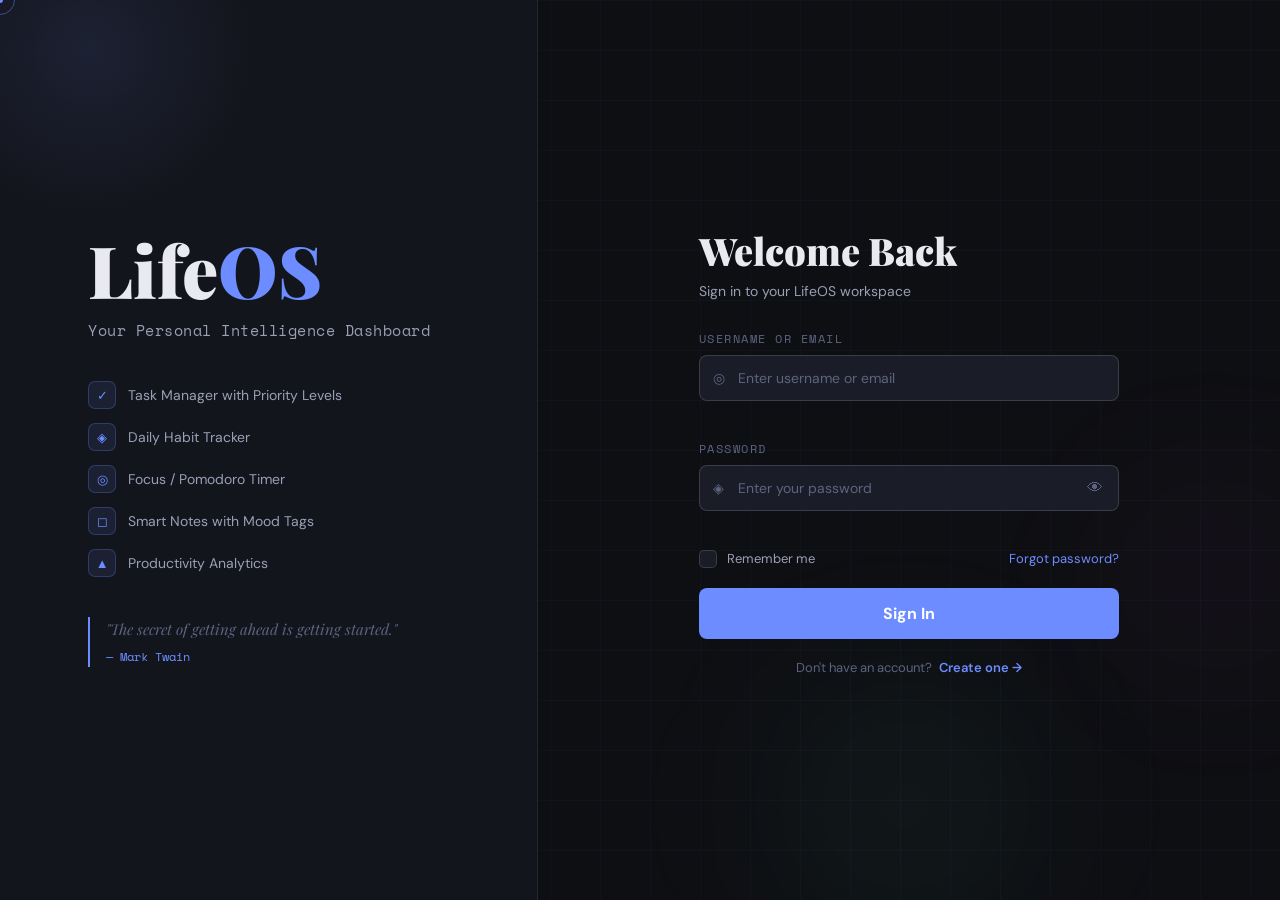
==== commit 3209c2bc: "final" ====
--- a/index.html
+++ b/index.html
@@ -59,9 +59,20 @@
       </a>
     </nav>
     <div class="sidebar-bottom">
+      <div class="sidebar-user" id="sidebarUser">
+        <div class="su-avatar" id="suAvatar">?</div>
+        <div class="su-info">
+          <div class="su-name" id="suName">—</div>
+          <div class="su-email" id="suEmail">—</div>
+        </div>
+      </div>
       <div class="theme-toggle" id="themeToggle">
         <span class="theme-icon">◑</span>
         <span>Theme</span>
+      </div>
+      <div class="logout-btn" id="logoutBtn">
+        <span class="logout-icon">⏻</span>
+        <span>Log Out</span>
       </div>
     </div>
   </aside>
@@ -427,6 +438,8 @@
 
   </main>
 
+  <!-- Auth must load first so guard runs before anything else -->
+  <script src="auth.js"></script>
   <script src="script.js"></script>
 </body>
 </html>
--- a/style.css
+++ b/style.css
@@ -230,7 +230,71 @@
 
 .sidebar-bottom {
   padding: 0 12px;
-}
+  display: flex;
+  flex-direction: column;
+  gap: 4px;
+}
+
+/* User card */
+.sidebar-user {
+  display: flex;
+  align-items: center;
+  gap: 10px;
+  padding: 12px 16px;
+  border-radius: var(--radius-sm);
+  background: var(--surface);
+  border: 1px solid var(--border);
+  margin-bottom: 6px;
+  overflow: hidden;
+}
+.su-avatar {
+  width: 32px; height: 32px;
+  background: linear-gradient(135deg, var(--accent), var(--accent4));
+  border-radius: 8px;
+  display: flex;
+  align-items: center;
+  justify-content: center;
+  font-weight: 700;
+  font-size: 14px;
+  color: white;
+  flex-shrink: 0;
+}
+.su-info { overflow: hidden; }
+.su-name {
+  font-size: 13px;
+  font-weight: 600;
+  color: var(--text);
+  white-space: nowrap;
+  overflow: hidden;
+  text-overflow: ellipsis;
+}
+.su-email {
+  font-size: 11px;
+  color: var(--text3);
+  font-family: var(--font-mono);
+  white-space: nowrap;
+  overflow: hidden;
+  text-overflow: ellipsis;
+}
+
+/* Logout */
+.logout-btn {
+  display: flex;
+  align-items: center;
+  gap: 10px;
+  padding: 12px 16px;
+  border-radius: var(--radius-sm);
+  color: var(--text3);
+  font-size: 14px;
+  font-weight: 500;
+  cursor: pointer;
+  transition: all var(--transition);
+}
+.logout-btn:hover {
+  background: rgba(255,107,107,0.1);
+  color: var(--high);
+}
+.logout-icon { font-size: 16px; }
 .theme-toggle {
   display: flex;
   align-items: center;
